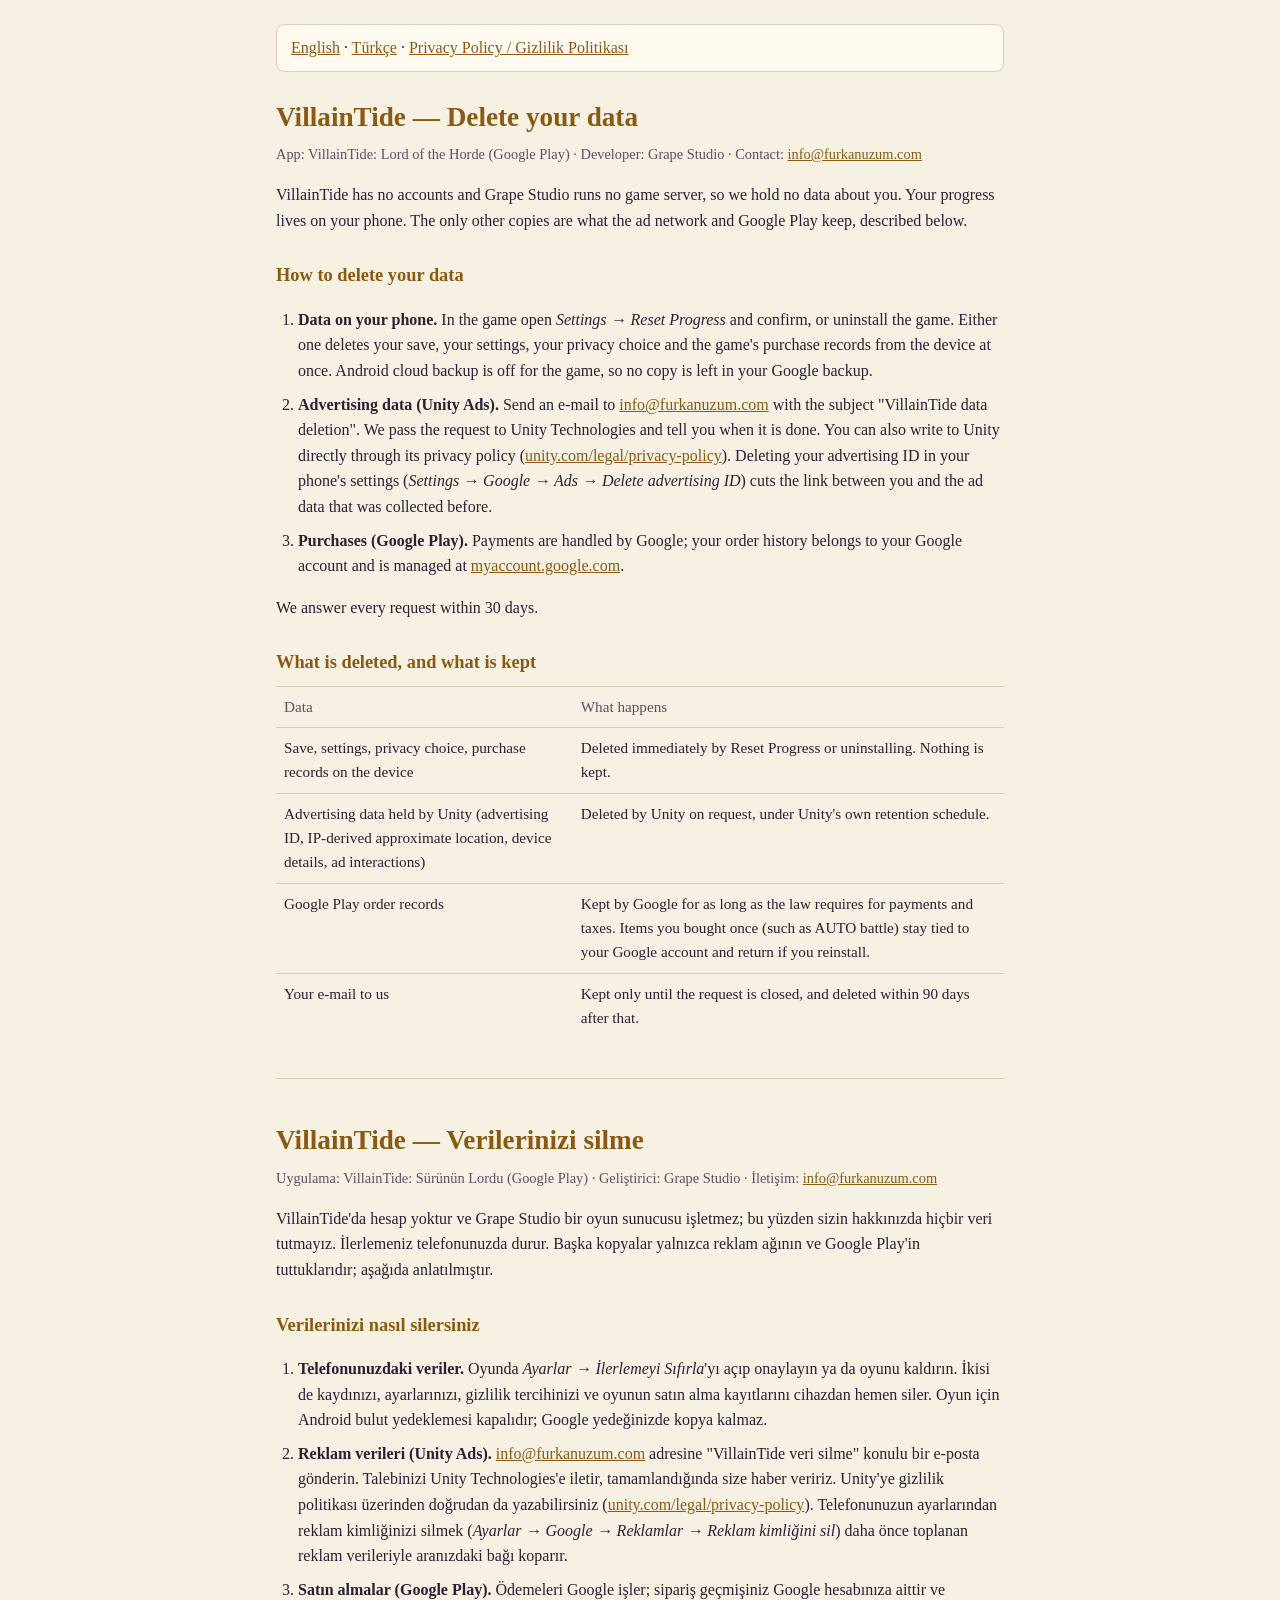
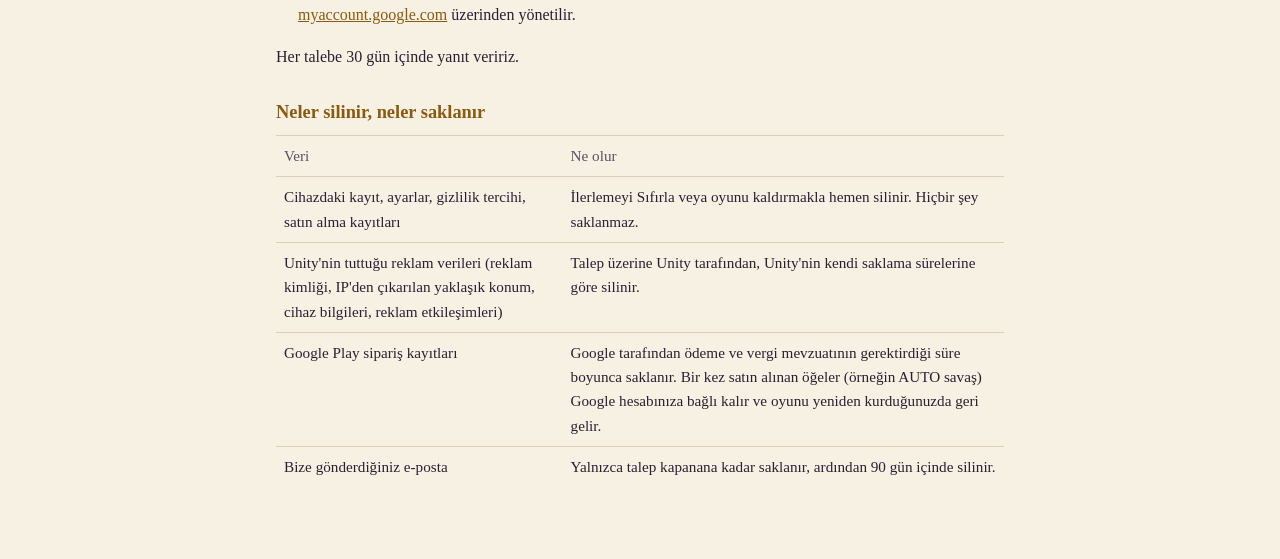
==== villaintide/delete/index.html @ ffaf5a91 "Grape Studio site: VillainTide privacy policy and data deletion page The old portfolio build gives w" ====
<!doctype html>
<html lang="en">
<head>
<meta charset="utf-8">
<meta name="viewport" content="width=device-width, initial-scale=1">
<title>VillainTide — Delete your data / Verilerinizi silme</title>
<link rel="icon" href="/icon-192.png">
<!--
  The data deletion URL for the Play Console data safety form. Google asks that
  it name the app or developer as the store listing shows them, set out the
  steps, and say what is deleted or kept and for how long.
-->
<style>
  :root { --bg:#100b16; --panel:#1b1424; --ink:#f0e4c8; --dim:#b9aa8c; --gold:#e2b458; --line:#3a2c49; }
  @media (prefers-color-scheme: light) {
    :root { --bg:#f7f1e3; --panel:#fffaf0; --ink:#2a1f33; --dim:#5d4f66; --gold:#8a5a12; --line:#dccfb4; }
  }
  * { box-sizing: border-box; }
  body { margin:0; background:var(--bg); color:var(--ink); font:16px/1.6 Georgia, "Times New Roman", serif; }
  main { max-width:760px; margin:0 auto; padding:24px 16px 64px; }
  h1 { font-size:1.7rem; color:var(--gold); margin:0 0 4px; }
  h2 { font-size:1.15rem; color:var(--gold); margin:28px 0 8px; }
  .meta { color:var(--dim); font-size:.9rem; margin:0 0 16px; }
  nav { margin:0 0 24px; padding:10px 14px; background:var(--panel); border:1px solid var(--line); border-radius:8px; }
  a { color:var(--gold); }
  hr { border:0; border-top:1px solid var(--line); margin:40px 0; }
  ol, ul { padding-left:22px; }
  li { margin:8px 0; }
  table { width:100%; border-collapse:collapse; margin:8px 0; font-size:.95rem; }
  th, td { text-align:left; vertical-align:top; padding:8px; border-top:1px solid var(--line); }
  th { color:var(--dim); font-weight:normal; }
</style>
</head>
<body>
<main>
<nav><a href="#en">English</a> · <a href="#tr">Türkçe</a> · <a href="../privacy/">Privacy Policy / Gizlilik Politikası</a></nav>

<section id="en" lang="en">
<h1>VillainTide — Delete your data</h1>
<p class="meta">App: VillainTide: Lord of the Horde (Google Play) · Developer: Grape Studio · Contact: <a href="mailto:info@furkanuzum.com">info@furkanuzum.com</a></p>

<p>VillainTide has no accounts and Grape Studio runs no game server, so we hold no data about you. Your progress lives on your phone. The only other copies are what the ad network and Google Play keep, described below.</p>

<h2>How to delete your data</h2>
<ol>
  <li><strong>Data on your phone.</strong> In the game open <em>Settings → Reset Progress</em> and confirm, or uninstall the game. Either one deletes your save, your settings, your privacy choice and the game's purchase records from the device at once. Android cloud backup is off for the game, so no copy is left in your Google backup.</li>
  <li><strong>Advertising data (Unity Ads).</strong> Send an e-mail to <a href="mailto:info@furkanuzum.com?subject=VillainTide%20data%20deletion">info@furkanuzum.com</a> with the subject "VillainTide data deletion". We pass the request to Unity Technologies and tell you when it is done. You can also write to Unity directly through its privacy policy (<a href="https://unity.com/legal/privacy-policy">unity.com/legal/privacy-policy</a>). Deleting your advertising ID in your phone's settings (<em>Settings → Google → Ads → Delete advertising ID</em>) cuts the link between you and the ad data that was collected before.</li>
  <li><strong>Purchases (Google Play).</strong> Payments are handled by Google; your order history belongs to your Google account and is managed at <a href="https://myaccount.google.com/">myaccount.google.com</a>.</li>
</ol>
<p>We answer every request within 30 days.</p>

<h2>What is deleted, and what is kept</h2>
<table>
  <tr><th>Data</th><th>What happens</th></tr>
  <tr><td>Save, settings, privacy choice, purchase records on the device</td><td>Deleted immediately by Reset Progress or uninstalling. Nothing is kept.</td></tr>
  <tr><td>Advertising data held by Unity (advertising ID, IP-derived approximate location, device details, ad interactions)</td><td>Deleted by Unity on request, under Unity's own retention schedule.</td></tr>
  <tr><td>Google Play order records</td><td>Kept by Google for as long as the law requires for payments and taxes. Items you bought once (such as AUTO battle) stay tied to your Google account and return if you reinstall.</td></tr>
  <tr><td>Your e-mail to us</td><td>Kept only until the request is closed, and deleted within 90 days after that.</td></tr>
</table>
</section>

<hr>

<section id="tr" lang="tr">
<h1>VillainTide — Verilerinizi silme</h1>
<p class="meta">Uygulama: VillainTide: Sürünün Lordu (Google Play) · Geliştirici: Grape Studio · İletişim: <a href="mailto:info@furkanuzum.com">info@furkanuzum.com</a></p>

<p>VillainTide'da hesap yoktur ve Grape Studio bir oyun sunucusu işletmez; bu yüzden sizin hakkınızda hiçbir veri tutmayız. İlerlemeniz telefonunuzda durur. Başka kopyalar yalnızca reklam ağının ve Google Play'in tuttuklarıdır; aşağıda anlatılmıştır.</p>

<h2>Verilerinizi nasıl silersiniz</h2>
<ol>
  <li><strong>Telefonunuzdaki veriler.</strong> Oyunda <em>Ayarlar → İlerlemeyi Sıfırla</em>'yı açıp onaylayın ya da oyunu kaldırın. İkisi de kaydınızı, ayarlarınızı, gizlilik tercihinizi ve oyunun satın alma kayıtlarını cihazdan hemen siler. Oyun için Android bulut yedeklemesi kapalıdır; Google yedeğinizde kopya kalmaz.</li>
  <li><strong>Reklam verileri (Unity Ads).</strong> <a href="mailto:info@furkanuzum.com?subject=VillainTide%20veri%20silme">info@furkanuzum.com</a> adresine "VillainTide veri silme" konulu bir e-posta gönderin. Talebinizi Unity Technologies'e iletir, tamamlandığında size haber veririz. Unity'ye gizlilik politikası üzerinden doğrudan da yazabilirsiniz (<a href="https://unity.com/legal/privacy-policy">unity.com/legal/privacy-policy</a>). Telefonunuzun ayarlarından reklam kimliğinizi silmek (<em>Ayarlar → Google → Reklamlar → Reklam kimliğini sil</em>) daha önce toplanan reklam verileriyle aranızdaki bağı koparır.</li>
  <li><strong>Satın almalar (Google Play).</strong> Ödemeleri Google işler; sipariş geçmişiniz Google hesabınıza aittir ve <a href="https://myaccount.google.com/">myaccount.google.com</a> üzerinden yönetilir.</li>
</ol>
<p>Her talebe 30 gün içinde yanıt veririz.</p>

<h2>Neler silinir, neler saklanır</h2>
<table>
  <tr><th>Veri</th><th>Ne olur</th></tr>
  <tr><td>Cihazdaki kayıt, ayarlar, gizlilik tercihi, satın alma kayıtları</td><td>İlerlemeyi Sıfırla veya oyunu kaldırmakla hemen silinir. Hiçbir şey saklanmaz.</td></tr>
  <tr><td>Unity'nin tuttuğu reklam verileri (reklam kimliği, IP'den çıkarılan yaklaşık konum, cihaz bilgileri, reklam etkileşimleri)</td><td>Talep üzerine Unity tarafından, Unity'nin kendi saklama sürelerine göre silinir.</td></tr>
  <tr><td>Google Play sipariş kayıtları</td><td>Google tarafından ödeme ve vergi mevzuatının gerektirdiği süre boyunca saklanır. Bir kez satın alınan öğeler (örneğin AUTO savaş) Google hesabınıza bağlı kalır ve oyunu yeniden kurduğunuzda geri gelir.</td></tr>
  <tr><td>Bize gönderdiğiniz e-posta</td><td>Yalnızca talep kapanana kadar saklanır, ardından 90 gün içinde silinir.</td></tr>
</table>
</section>
</main>
</body>
</html>
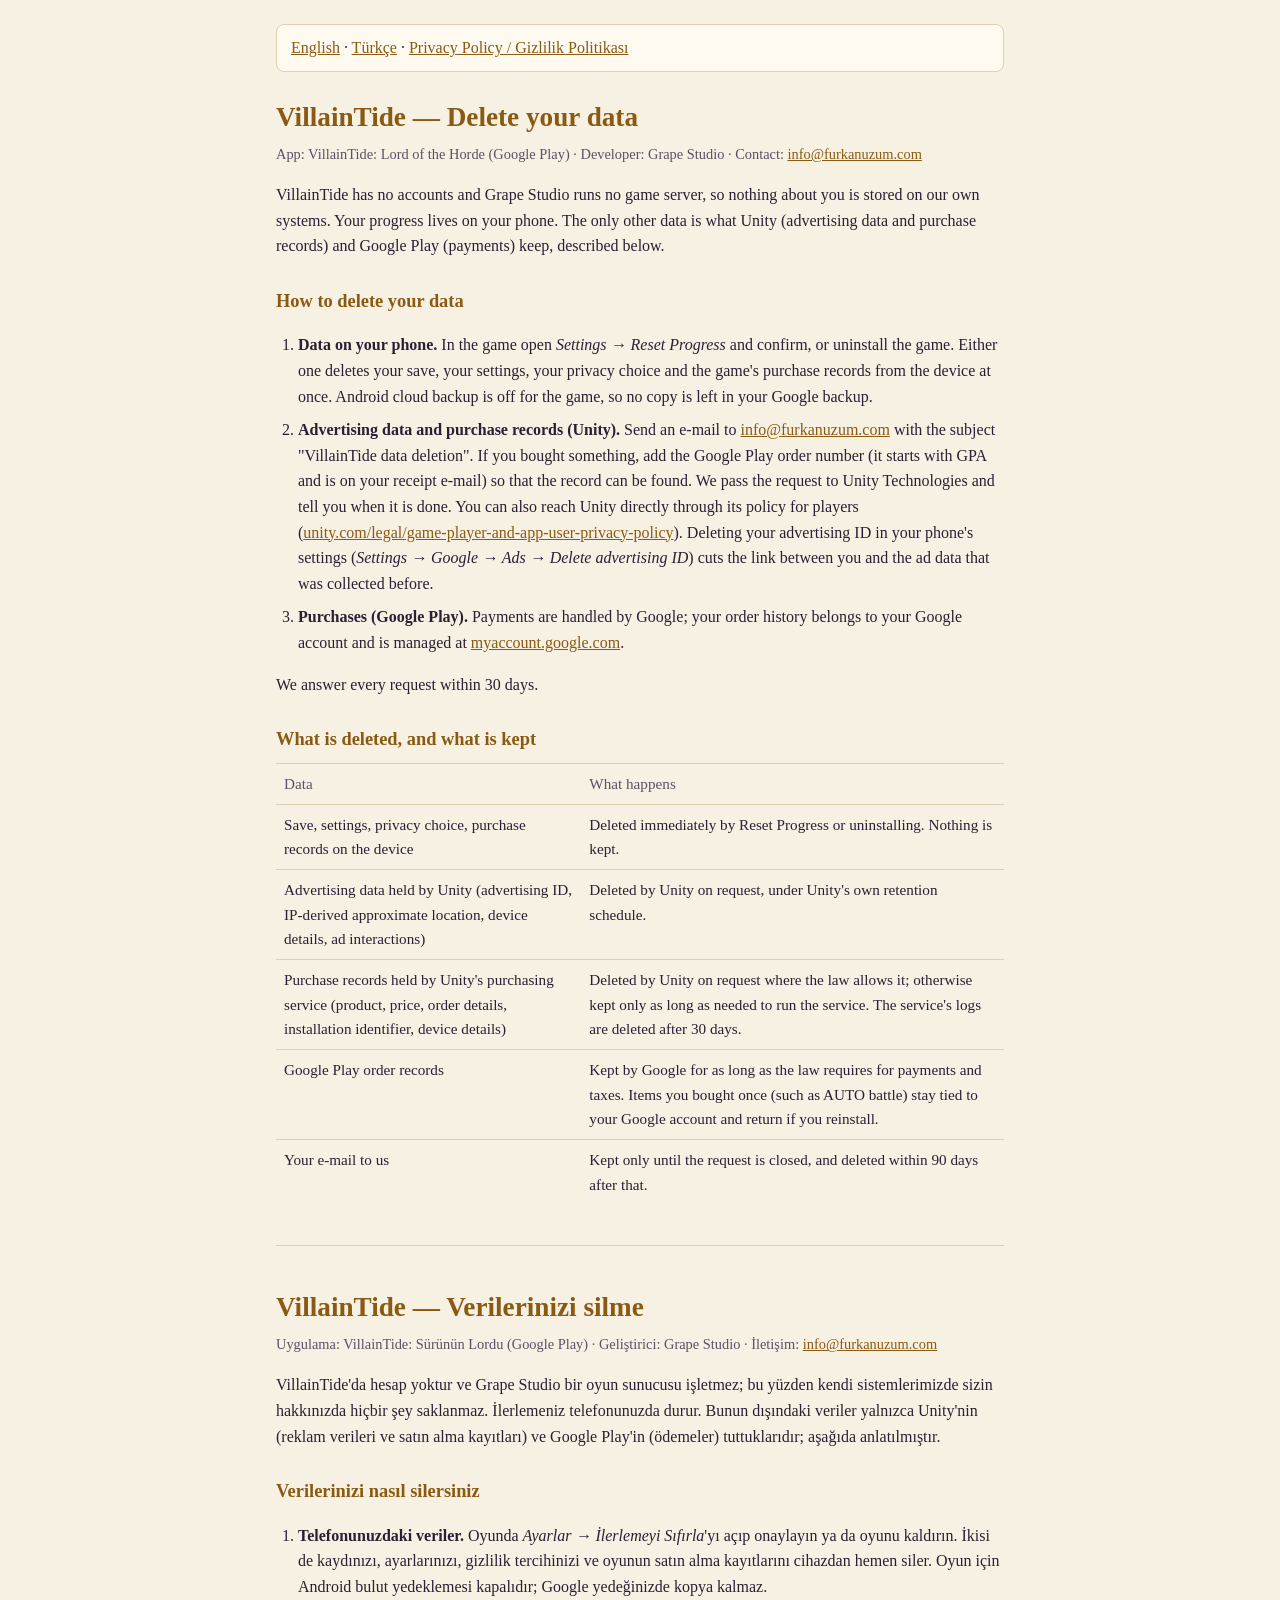
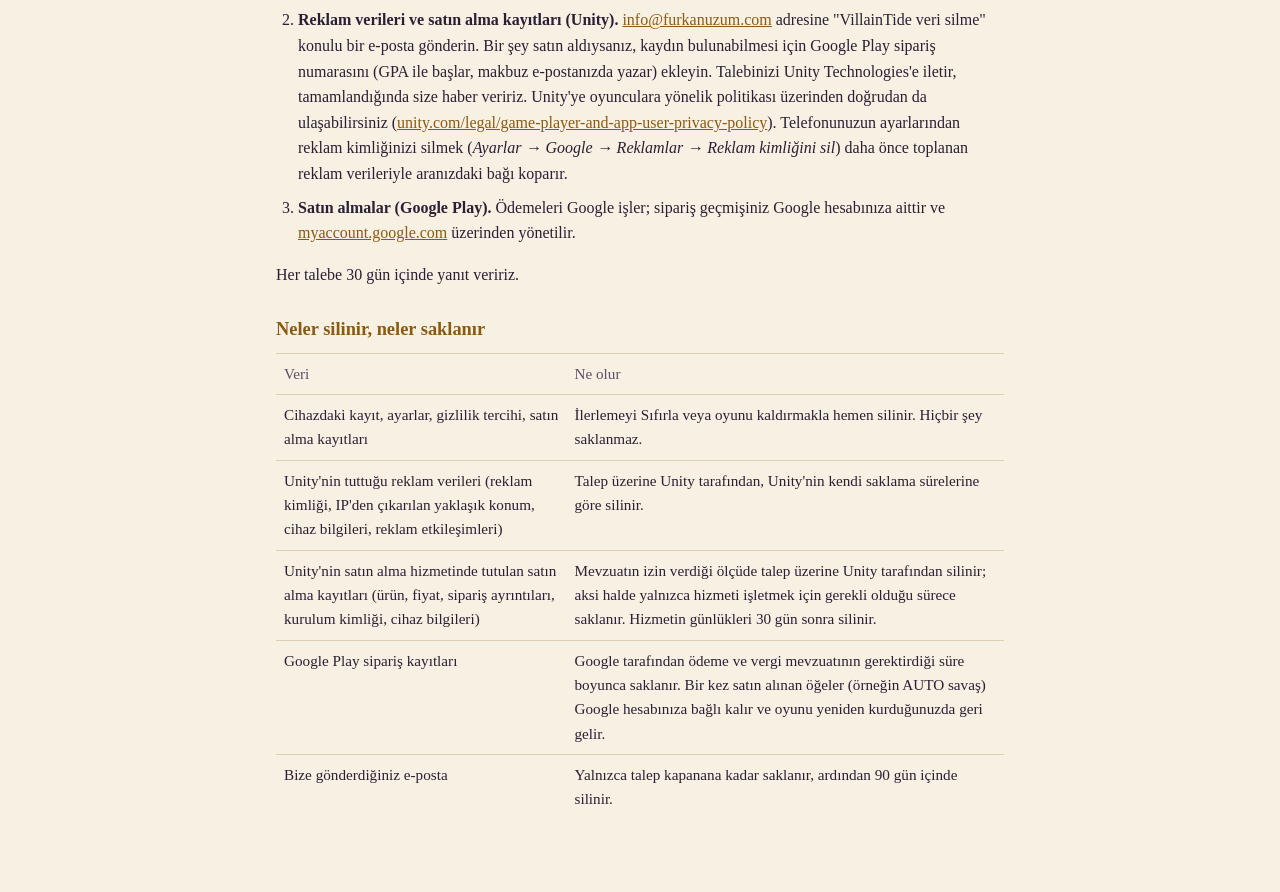
==== commit c4b0c794: "Privacy policy: say what the build really sends A review against the code and against Unity's and Go" ====
--- a/villaintide/delete/index.html
+++ b/villaintide/delete/index.html
@@ -39,12 +39,12 @@
 <h1>VillainTide — Delete your data</h1>
 <p class="meta">App: VillainTide: Lord of the Horde (Google Play) · Developer: Grape Studio · Contact: <a href="mailto:info@furkanuzum.com">info@furkanuzum.com</a></p>
 
-<p>VillainTide has no accounts and Grape Studio runs no game server, so we hold no data about you. Your progress lives on your phone. The only other copies are what the ad network and Google Play keep, described below.</p>
+<p>VillainTide has no accounts and Grape Studio runs no game server, so nothing about you is stored on our own systems. Your progress lives on your phone. The only other data is what Unity (advertising data and purchase records) and Google Play (payments) keep, described below.</p>
 
 <h2>How to delete your data</h2>
 <ol>
   <li><strong>Data on your phone.</strong> In the game open <em>Settings → Reset Progress</em> and confirm, or uninstall the game. Either one deletes your save, your settings, your privacy choice and the game's purchase records from the device at once. Android cloud backup is off for the game, so no copy is left in your Google backup.</li>
-  <li><strong>Advertising data (Unity Ads).</strong> Send an e-mail to <a href="mailto:info@furkanuzum.com?subject=VillainTide%20data%20deletion">info@furkanuzum.com</a> with the subject "VillainTide data deletion". We pass the request to Unity Technologies and tell you when it is done. You can also write to Unity directly through its privacy policy (<a href="https://unity.com/legal/privacy-policy">unity.com/legal/privacy-policy</a>). Deleting your advertising ID in your phone's settings (<em>Settings → Google → Ads → Delete advertising ID</em>) cuts the link between you and the ad data that was collected before.</li>
+  <li><strong>Advertising data and purchase records (Unity).</strong> Send an e-mail to <a href="mailto:info@furkanuzum.com?subject=VillainTide%20data%20deletion">info@furkanuzum.com</a> with the subject "VillainTide data deletion". If you bought something, add the Google Play order number (it starts with GPA and is on your receipt e-mail) so that the record can be found. We pass the request to Unity Technologies and tell you when it is done. You can also reach Unity directly through its policy for players (<a href="https://unity.com/legal/game-player-and-app-user-privacy-policy">unity.com/legal/game-player-and-app-user-privacy-policy</a>). Deleting your advertising ID in your phone's settings (<em>Settings → Google → Ads → Delete advertising ID</em>) cuts the link between you and the ad data that was collected before.</li>
   <li><strong>Purchases (Google Play).</strong> Payments are handled by Google; your order history belongs to your Google account and is managed at <a href="https://myaccount.google.com/">myaccount.google.com</a>.</li>
 </ol>
 <p>We answer every request within 30 days.</p>
@@ -54,6 +54,7 @@
   <tr><th>Data</th><th>What happens</th></tr>
   <tr><td>Save, settings, privacy choice, purchase records on the device</td><td>Deleted immediately by Reset Progress or uninstalling. Nothing is kept.</td></tr>
   <tr><td>Advertising data held by Unity (advertising ID, IP-derived approximate location, device details, ad interactions)</td><td>Deleted by Unity on request, under Unity's own retention schedule.</td></tr>
+  <tr><td>Purchase records held by Unity's purchasing service (product, price, order details, installation identifier, device details)</td><td>Deleted by Unity on request where the law allows it; otherwise kept only as long as needed to run the service. The service's logs are deleted after 30 days.</td></tr>
   <tr><td>Google Play order records</td><td>Kept by Google for as long as the law requires for payments and taxes. Items you bought once (such as AUTO battle) stay tied to your Google account and return if you reinstall.</td></tr>
   <tr><td>Your e-mail to us</td><td>Kept only until the request is closed, and deleted within 90 days after that.</td></tr>
 </table>
@@ -65,12 +66,12 @@
 <h1>VillainTide — Verilerinizi silme</h1>
 <p class="meta">Uygulama: VillainTide: Sürünün Lordu (Google Play) · Geliştirici: Grape Studio · İletişim: <a href="mailto:info@furkanuzum.com">info@furkanuzum.com</a></p>
 
-<p>VillainTide'da hesap yoktur ve Grape Studio bir oyun sunucusu işletmez; bu yüzden sizin hakkınızda hiçbir veri tutmayız. İlerlemeniz telefonunuzda durur. Başka kopyalar yalnızca reklam ağının ve Google Play'in tuttuklarıdır; aşağıda anlatılmıştır.</p>
+<p>VillainTide'da hesap yoktur ve Grape Studio bir oyun sunucusu işletmez; bu yüzden kendi sistemlerimizde sizin hakkınızda hiçbir şey saklanmaz. İlerlemeniz telefonunuzda durur. Bunun dışındaki veriler yalnızca Unity'nin (reklam verileri ve satın alma kayıtları) ve Google Play'in (ödemeler) tuttuklarıdır; aşağıda anlatılmıştır.</p>
 
 <h2>Verilerinizi nasıl silersiniz</h2>
 <ol>
   <li><strong>Telefonunuzdaki veriler.</strong> Oyunda <em>Ayarlar → İlerlemeyi Sıfırla</em>'yı açıp onaylayın ya da oyunu kaldırın. İkisi de kaydınızı, ayarlarınızı, gizlilik tercihinizi ve oyunun satın alma kayıtlarını cihazdan hemen siler. Oyun için Android bulut yedeklemesi kapalıdır; Google yedeğinizde kopya kalmaz.</li>
-  <li><strong>Reklam verileri (Unity Ads).</strong> <a href="mailto:info@furkanuzum.com?subject=VillainTide%20veri%20silme">info@furkanuzum.com</a> adresine "VillainTide veri silme" konulu bir e-posta gönderin. Talebinizi Unity Technologies'e iletir, tamamlandığında size haber veririz. Unity'ye gizlilik politikası üzerinden doğrudan da yazabilirsiniz (<a href="https://unity.com/legal/privacy-policy">unity.com/legal/privacy-policy</a>). Telefonunuzun ayarlarından reklam kimliğinizi silmek (<em>Ayarlar → Google → Reklamlar → Reklam kimliğini sil</em>) daha önce toplanan reklam verileriyle aranızdaki bağı koparır.</li>
+  <li><strong>Reklam verileri ve satın alma kayıtları (Unity).</strong> <a href="mailto:info@furkanuzum.com?subject=VillainTide%20veri%20silme">info@furkanuzum.com</a> adresine "VillainTide veri silme" konulu bir e-posta gönderin. Bir şey satın aldıysanız, kaydın bulunabilmesi için Google Play sipariş numarasını (GPA ile başlar, makbuz e-postanızda yazar) ekleyin. Talebinizi Unity Technologies'e iletir, tamamlandığında size haber veririz. Unity'ye oyunculara yönelik politikası üzerinden doğrudan da ulaşabilirsiniz (<a href="https://unity.com/legal/game-player-and-app-user-privacy-policy">unity.com/legal/game-player-and-app-user-privacy-policy</a>). Telefonunuzun ayarlarından reklam kimliğinizi silmek (<em>Ayarlar → Google → Reklamlar → Reklam kimliğini sil</em>) daha önce toplanan reklam verileriyle aranızdaki bağı koparır.</li>
   <li><strong>Satın almalar (Google Play).</strong> Ödemeleri Google işler; sipariş geçmişiniz Google hesabınıza aittir ve <a href="https://myaccount.google.com/">myaccount.google.com</a> üzerinden yönetilir.</li>
 </ol>
 <p>Her talebe 30 gün içinde yanıt veririz.</p>
@@ -80,6 +81,7 @@
   <tr><th>Veri</th><th>Ne olur</th></tr>
   <tr><td>Cihazdaki kayıt, ayarlar, gizlilik tercihi, satın alma kayıtları</td><td>İlerlemeyi Sıfırla veya oyunu kaldırmakla hemen silinir. Hiçbir şey saklanmaz.</td></tr>
   <tr><td>Unity'nin tuttuğu reklam verileri (reklam kimliği, IP'den çıkarılan yaklaşık konum, cihaz bilgileri, reklam etkileşimleri)</td><td>Talep üzerine Unity tarafından, Unity'nin kendi saklama sürelerine göre silinir.</td></tr>
+  <tr><td>Unity'nin satın alma hizmetinde tutulan satın alma kayıtları (ürün, fiyat, sipariş ayrıntıları, kurulum kimliği, cihaz bilgileri)</td><td>Mevzuatın izin verdiği ölçüde talep üzerine Unity tarafından silinir; aksi halde yalnızca hizmeti işletmek için gerekli olduğu sürece saklanır. Hizmetin günlükleri 30 gün sonra silinir.</td></tr>
   <tr><td>Google Play sipariş kayıtları</td><td>Google tarafından ödeme ve vergi mevzuatının gerektirdiği süre boyunca saklanır. Bir kez satın alınan öğeler (örneğin AUTO savaş) Google hesabınıza bağlı kalır ve oyunu yeniden kurduğunuzda geri gelir.</td></tr>
   <tr><td>Bize gönderdiğiniz e-posta</td><td>Yalnızca talep kapanana kadar saklanır, ardından 90 gün içinde silinir.</td></tr>
 </table>
